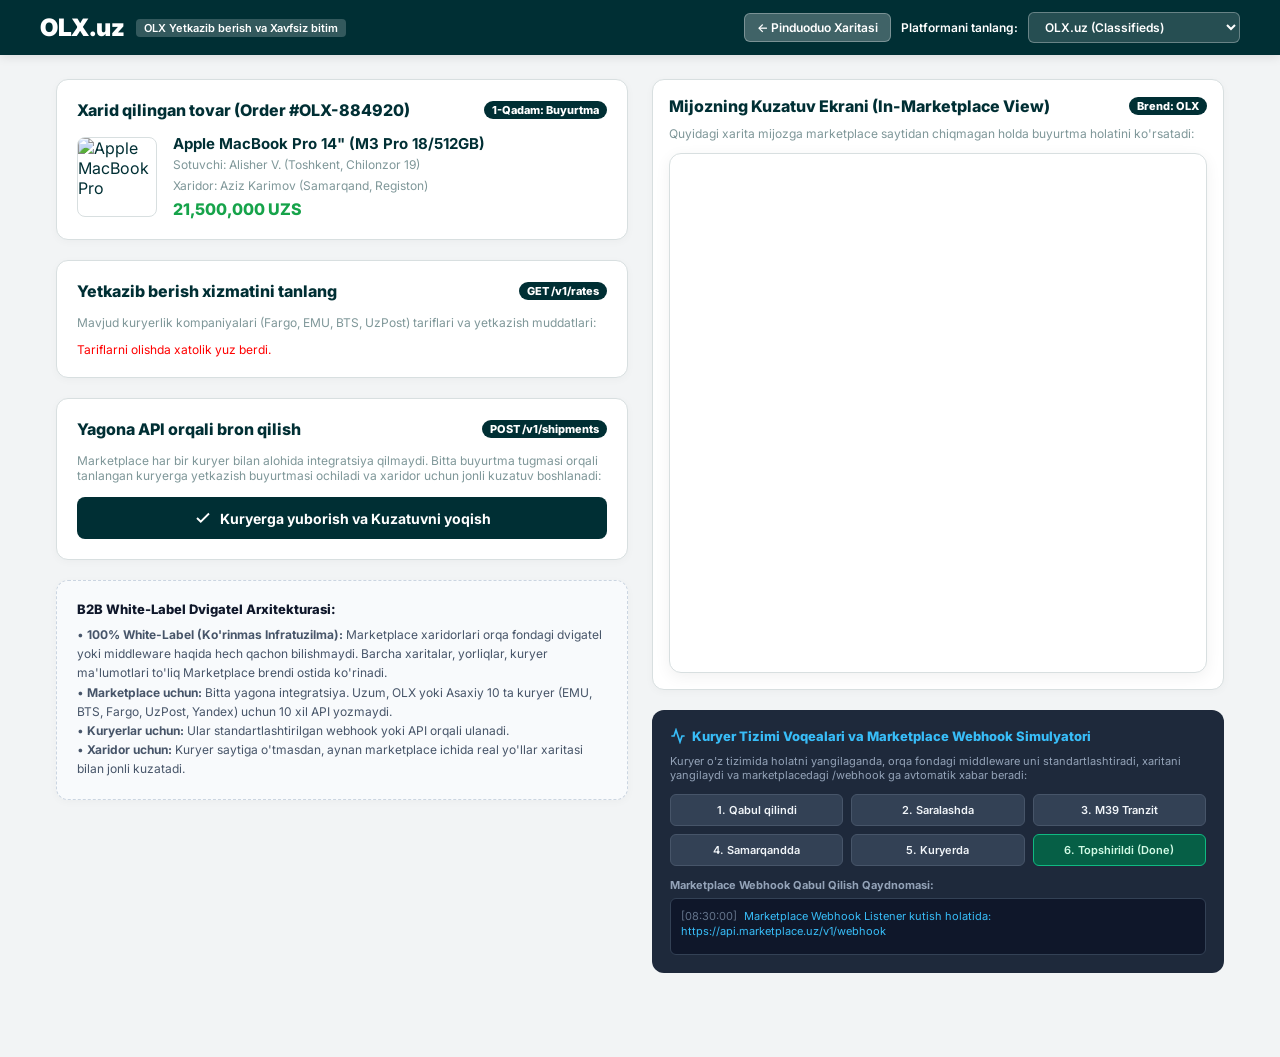
==== public/marketplace-demo.html @ 6543861f "seamless integration" ====
<!DOCTYPE html>
<html lang="uz">
<head>
  <meta charset="UTF-8">
  <meta name="viewport" content="width=device-width, initial-scale=1.0">
  <title>Marketplace Integration Demo - Multi-Carrier Shipping & Live Tracking</title>
  
  <link rel="preconnect" href="https://fonts.googleapis.com">
  <link rel="preconnect" href="https://fonts.gstatic.com" crossorigin>
  <link href="https://fonts.googleapis.com/css2?family=Inter:wght@400;500;600;700;800;900&display=swap" rel="stylesheet">
  
  <style>
    :root {
      --mp-primary: #002f34;      /* Default: OLX Teal */
      --mp-accent: #23e5db;
      --mp-bg: #f2f4f5;
      --mp-card-bg: #ffffff;
      --mp-text-main: #002f34;
      --mp-text-muted: #7f9799;
      --mp-border: #d8dfe0;
      --radius: 12px;
    }

    body[data-marketplace="uzum"] {
      --mp-primary: #7000ff;
      --mp-accent: #ff0055;
      --mp-bg: #f8f6fb;
      --mp-text-main: #1f1b2e;
      --mp-text-muted: #8b8899;
      --mp-border: #e9e5f3;
    }

    body[data-marketplace="asaxiy"] {
      --mp-primary: #0066ff;
      --mp-accent: #ff6b00;
      --mp-bg: #f4f7fb;
      --mp-text-main: #111e38;
      --mp-text-muted: #74829c;
      --mp-border: #dbe4f0;
    }

    body[data-marketplace="zoodmall"] {
      --mp-primary: #ff6b00;
      --mp-accent: #16a34a;
      --mp-bg: #fffaf5;
      --mp-text-main: #2b180a;
      --mp-text-muted: #9c8270;
      --mp-border: #f5e4d5;
    }

    * {
      box-sizing: border-box;
      margin: 0;
      padding: 0;
      font-family: 'Inter', -apple-system, sans-serif;
    }

    body {
      background: var(--mp-bg);
      color: var(--mp-text-main);
      padding-bottom: 60px;
    }

    /* Marketplace Navigation Header */
    .mp-header {
      background: var(--mp-primary);
      color: #ffffff;
      padding: 12px 24px;
      position: sticky;
      top: 0;
      z-index: 1000;
      box-shadow: 0 2px 10px rgba(0,0,0,0.1);
    }

    .mp-header-inner {
      max-width: 1200px;
      margin: 0 auto;
      display: flex;
      align-items: center;
      justify-content: space-between;
      gap: 16px;
    }

    .mp-logo-block {
      display: flex;
      align-items: center;
      gap: 12px;
    }

    .mp-logo {
      font-size: 24px;
      font-weight: 900;
      letter-spacing: -0.5px;
    }

    .mp-tagline {
      font-size: 11px;
      background: rgba(255,255,255,0.2);
      padding: 2px 8px;
      border-radius: 4px;
      font-weight: 600;
    }

    .mp-controls {
      display: flex;
      align-items: center;
      gap: 10px;
    }

    .mp-select {
      background: rgba(255,255,255,0.15);
      border: 1px solid rgba(255,255,255,0.3);
      color: white;
      padding: 6px 12px;
      border-radius: 6px;
      font-size: 12px;
      font-weight: 600;
      outline: none;
      cursor: pointer;
    }
    .mp-select option {
      color: #111827;
      background: #ffffff;
    }

    /* Main Container Grid */
    .demo-container {
      max-width: 1200px;
      margin: 24px auto;
      padding: 0 16px;
      display: grid;
      grid-template-columns: 1fr 1fr;
      gap: 24px;
    }

    @media (max-width: 900px) {
      .demo-container {
        grid-template-columns: 1fr;
      }
    }

    /* Left Column: Order Flow & Engine Orchestration */
    .flow-column {
      display: flex;
      flex-direction: column;
      gap: 20px;
    }

    .card {
      background: var(--mp-card-bg);
      border: 1px solid var(--mp-border);
      border-radius: var(--radius);
      padding: 20px;
      box-shadow: 0 2px 8px rgba(0,0,0,0.03);
    }

    .card-title {
      font-size: 16px;
      font-weight: 800;
      margin-bottom: 14px;
      display: flex;
      align-items: center;
      justify-content: space-between;
    }

    .badge-step {
      font-size: 11px;
      font-weight: 800;
      background: var(--mp-primary);
      color: white;
      padding: 2px 8px;
      border-radius: 12px;
    }

    /* Product Item Card */
    .product-row {
      display: flex;
      gap: 16px;
      align-items: center;
    }

    .product-img {
      width: 80px;
      height: 80px;
      border-radius: 8px;
      object-fit: cover;
      border: 1px solid var(--mp-border);
    }

    .product-info h3 {
      font-size: 15px;
      font-weight: 700;
      margin-bottom: 4px;
    }
    .product-info p {
      font-size: 12px;
      color: var(--mp-text-muted);
      margin-bottom: 6px;
    }
    .product-price {
      font-size: 16px;
      font-weight: 800;
      color: #16a34a;
    }

    /* Multi-Carrier Rate Cards */
    .rates-list {
      display: flex;
      flex-direction: column;
      gap: 10px;
    }

    .rate-card {
      border: 1.5px solid var(--mp-border);
      border-radius: 8px;
      padding: 12px 14px;
      display: flex;
      align-items: center;
      justify-content: space-between;
      cursor: pointer;
      transition: all 0.15s ease;
      background: #fafbfc;
    }

    .rate-card:hover {
      border-color: var(--mp-primary);
      background: #ffffff;
    }

    .rate-card.selected {
      border-color: var(--mp-primary);
      background: #ffffff;
      box-shadow: 0 0 0 2px var(--mp-primary);
    }

    .rate-carrier-info {
      display: flex;
      align-items: center;
      gap: 10px;
    }

    .rate-radio {
      accent-color: var(--mp-primary);
      width: 16px;
      height: 16px;
    }

    .rate-name {
      font-size: 13px;
      font-weight: 700;
      color: var(--mp-text-main);
    }
    .rate-service {
      font-size: 11px;
      color: var(--mp-text-muted);
    }

    .rate-price-tag {
      text-align: right;
    }
    .rate-amount {
      font-size: 14px;
      font-weight: 800;
      color: var(--mp-text-main);
    }
    .rate-eta {
      font-size: 11px;
      color: #16a34a;
      font-weight: 600;
    }

    .rate-badge {
      font-size: 9px;
      font-weight: 800;
      background: #e0f2fe;
      color: #0369a1;
      padding: 2px 6px;
      border-radius: 4px;
      margin-left: 6px;
    }

    /* Book Button */
    .btn-book {
      width: 100%;
      background: var(--mp-primary);
      color: white;
      border: none;
      padding: 12px;
      border-radius: 8px;
      font-size: 14px;
      font-weight: 700;
      cursor: pointer;
      display: flex;
      align-items: center;
      justify-content: center;
      gap: 8px;
      transition: opacity 0.2s;
    }

    .btn-book:hover {
      opacity: 0.92;
    }

    /* Right Column: Live Tracking & Webhook Console */
    .tracking-column {
      display: flex;
      flex-direction: column;
      gap: 20px;
    }

    /* Embedded Widget Preview */
    .widget-container {
      width: 100%;
      min-height: 520px;
      border-radius: var(--radius);
      overflow: hidden;
      border: 1px solid var(--mp-border);
      box-shadow: 0 4px 16px rgba(0,0,0,0.06);
      background: white;
    }

    /* Courier Event Simulator Panel */
    .simulator-card {
      background: #1e293b;
      color: #f8fafc;
      border-radius: var(--radius);
      padding: 18px;
    }

    .sim-header {
      font-size: 13px;
      font-weight: 800;
      color: #38bdf8;
      margin-bottom: 10px;
      display: flex;
      align-items: center;
      gap: 6px;
    }

    .sim-buttons {
      display: grid;
      grid-template-columns: repeat(3, 1fr);
      gap: 8px;
      margin-bottom: 12px;
    }

    .sim-btn {
      background: #334155;
      color: #f1f5f9;
      border: 1px solid #475569;
      padding: 8px;
      border-radius: 6px;
      font-size: 11px;
      font-weight: 600;
      cursor: pointer;
      text-align: center;
      transition: all 0.15s;
    }
    .sim-btn:hover {
      background: #475569;
      border-color: #38bdf8;
    }

    .sim-btn.delivered {
      background: #065f46;
      border-color: #10b981;
      color: #d1fae5;
    }

    /* Webhook Logs Terminal */
    .webhook-terminal {
      background: #0f172a;
      border: 1px solid #334155;
      border-radius: 6px;
      padding: 10px;
      font-family: monospace;
      font-size: 11px;
      color: #94a3b8;
      max-height: 140px;
      overflow-y: auto;
      line-height: 1.4;
    }

    .webhook-log-line {
      margin-bottom: 4px;
    }
    .log-success { color: #4ade80; }
    .log-info { color: #38bdf8; }
    .log-time { color: #64748b; margin-right: 4px; }
  </style>
  
  <!-- UzTrack Universal Embeddable Web Component -->
  <script src="/widget.js"></script>
</head>
<body data-marketplace="olx">

  <!-- Marketplace Header -->
  <header class="mp-header">
    <div class="mp-header-inner">
      <div class="mp-logo-block">
        <div id="marketplace-name" class="mp-logo">OLX.uz</div>
        <div id="mp-tagline" class="mp-tagline">OLX Yetkazib berish va Xavfsiz bitim</div>
      </div>

      <div class="mp-controls">
        <a href="/" class="mp-select" style="text-decoration: none; display: inline-flex; align-items: center; gap: 4px; background: rgba(255,255,255,0.25);">
          <span>← Pinduoduo Xaritasi</span>
        </a>
        <label style="font-size: 12px; font-weight: 600;">Platformani tanlang:</label>
        <select id="marketplace-switcher" class="mp-select">
          <option value="olx">OLX.uz (Classifieds)</option>
          <option value="uzum">Uzum Market (E-Commerce)</option>
          <option value="asaxiy">Asaxiy.uz (Marketplace)</option>
          <option value="zoodmall">Zoodmall (Cross-Border)</option>
        </select>
      </div>
    </div>
  </header>

  <main class="demo-container">

    <!-- Left Column: Checkout & One-API Courier Selection -->
    <div class="flow-column">
      
      <!-- Card 1: Order Details -->
      <div class="card">
        <div class="card-title">
          <span id="order-card-title">Xarid qilingan tovar (Order #OLX-884920)</span>
          <span class="badge-step">1-Qadam: Buyurtma</span>
        </div>
        <div class="product-row">
          <img id="product-card-img" src="https://images.unsplash.com/photo-1517336714731-489689fd1ca8?auto=format&fit=crop&w=240&q=80" alt="Apple MacBook Pro" class="product-img">
          <div class="product-info">
            <h3 id="product-card-title">Apple MacBook Pro 14" (M3 Pro 18/512GB)</h3>
            <p id="product-card-seller">Sotuvchi: Alisher V. (Toshkent, Chilonzor 19)</p>
            <p id="product-card-buyer">Xaridor: Aziz Karimov (Samarqand, Registon)</p>
            <div id="product-card-price" class="product-price">21,500,000 UZS</div>
          </div>
        </div>
      </div>

      <!-- Card 2: Multi-Carrier Rate Comparison (GET /v1/rates) -->
      <div class="card">
        <div class="card-title">
          <span>Yetkazib berish xizmatini tanlang</span>
          <span class="badge-step">GET /v1/rates</span>
        </div>
        <p style="font-size: 12px; color: var(--mp-text-muted); margin-bottom: 12px;">
          Mavjud kuryerlik kompaniyalari (Fargo, EMU, BTS, UzPost) tariflari va yetkazish muddatlari:
        </p>
        <div class="rates-list" id="rates-container">
          <!-- Dynamically populated from GET /v1/rates -->
          <div style="font-size: 12px; color: #64748b;">Tariflar yuklanmoqda...</div>
        </div>
      </div>

      <!-- Card 3: One-Click Booking (POST /v1/shipments) -->
      <div class="card">
        <div class="card-title">
          <span>Yagona API orqali bron qilish</span>
          <span class="badge-step">POST /v1/shipments</span>
        </div>
        <p style="font-size: 12px; color: var(--mp-text-muted); margin-bottom: 14px;">
          Marketplace har bir kuryer bilan alohida integratsiya qilmaydi. Bitta buyurtma tugmasi orqali tanlangan kuryerga yetkazish buyurtmasi ochiladi va xaridor uchun jonli kuzatuv boshlanadi:
        </p>
        <button id="btn-book-shipment" class="btn-book">
          <svg width="18" height="18" viewBox="0 0 24 24" fill="none" stroke="currentColor" stroke-width="2.5">
            <polyline points="20 6 9 17 4 12"></polyline>
          </svg>
          <span id="btn-book-text">Kuryerga yuborish va Kuzatuvni yoqish</span>
        </button>
      </div>

      <!-- Card 4: Architecture Explanation -->
      <div class="card" style="background: #f8fafc; border-style: dashed; border-color: #cbd5e1;">
        <h4 style="font-size: 13px; font-weight: 800; margin-bottom: 8px; color: #0f172a;">B2B White-Label Dvigatel Arxitekturasi:</h4>
        <p style="font-size: 12px; color: #475569; line-height: 1.6;">
          • <strong>100% White-Label (Ko'rinmas Infratuzilma):</strong> Marketplace xaridorlari orqa fondagi dvigatel yoki middleware haqida hech qachon bilishmaydi. Barcha xaritalar, yorliqlar, kuryer ma'lumotlari to'liq Marketplace brendi ostida ko'rinadi.<br>
          • <strong>Marketplace uchun:</strong> Bitta yagona integratsiya. Uzum, OLX yoki Asaxiy 10 ta kuryer (EMU, BTS, Fargo, UzPost, Yandex) uchun 10 xil API yozmaydi.<br>
          • <strong>Kuryerlar uchun:</strong> Ular standartlashtirilgan webhook yoki API orqali ulanadi.<br>
          • <strong>Xaridor uchun:</strong> Kuryer saytiga o'tmasdan, aynan marketplace ichida real yo'llar xaritasi bilan jonli kuzatadi.
        </p>
      </div>

    </div>

    <!-- Right Column: In-Marketplace Live Tracking & Realtime Webhooks -->
    <div class="tracking-column">
      
      <!-- Live Customer Tracking View inside Marketplace -->
      <div class="card" style="padding: 16px;">
        <div class="card-title" style="margin-bottom: 10px;">
          <span>Mijozning Kuzatuv Ekrani (In-Marketplace View)</span>
          <span id="active-brand-tag" class="badge-step">Brend: OLX</span>
        </div>
        <p style="font-size: 12px; color: var(--mp-text-muted); margin-bottom: 12px;">
          Quyidagi xarita mijozga marketplace saytidan chiqmagan holda buyurtma holatini ko'rsatadi:
        </p>
        
        <!-- Embed Container with <uz-tracking-view> Web Component -->
        <div id="embed-wrapper" class="widget-container">
          <uz-tracking-view id="uz-tracker" tracking-code="UZ88492011223" brand="olx" height="520px"></uz-tracking-view>
        </div>
      </div>

      <!-- Interactive Courier Event Simulator & Marketplace Webhook Receiver -->
      <div class="simulator-card">
        <div class="sim-header">
          <svg width="16" height="16" viewBox="0 0 24 24" fill="none" stroke="currentColor" stroke-width="2.5"><polyline points="22 12 18 12 15 21 9 3 6 12 2 12"></polyline></svg>
          <span>Kuryer Tizimi Voqealari va Marketplace Webhook Simulyatori</span>
        </div>
        <p style="font-size: 11px; color: #94a3b8; margin-bottom: 12px;">
          Kuryer o'z tizimida holatni yangilaganda, orqa fondagi middleware uni standartlashtiradi, xaritani yangilaydi va marketplacedagi <code>/webhook</code> ga avtomatik xabar beradi:
        </p>

        <div class="sim-buttons">
          <button class="sim-btn" onclick="sendCourierWebhook('picked_up', 'Kuryer jo\'natmani sotuvchidan qabul qildi')">1. Qabul qilindi</button>
          <button class="sim-btn" onclick="sendCourierWebhook('hub_in', 'Sergeli saralash markaziga yetib keldi')">2. Saralashda</button>
          <button class="sim-btn" onclick="sendCourierWebhook('in_transit', 'Jizzax orqali M39 tranzitida')">3. M39 Tranzit</button>
          <button class="sim-btn" onclick="sendCourierWebhook('dest_hub', 'Samarqand markaziy qabul markaziga yetdi')">4. Samarqandda</button>
          <button class="sim-btn" onclick="sendCourierWebhook('out_for_delivery', 'Kuryer xaridor tomon yo\'lga chiqdi')">5. Kuryerda</button>
          <button class="sim-btn delivered" onclick="sendCourierWebhook('delivered', 'Buyurtma xaridorga muvaffaqiyatli topshirildi!')">6. Topshirildi (Done)</button>
        </div>

        <div style="font-size: 11px; font-weight: 700; color: #94a3b8; margin-bottom: 6px;">Marketplace Webhook Qabul Qilish Qaydnomasi:</div>
        <div id="webhook-terminal" class="webhook-terminal">
          <div class="webhook-log-line log-info"><span class="log-time">[08:30:00]</span> Marketplace Webhook Listener kutish holatida: https://api.marketplace.uz/v1/webhook</div>
        </div>
      </div>

    </div>

  </main>

  <script>
    let currentBrand = 'olx';
    let selectedCarrier = 'fargo';
    let activeTrackingCode = 'UZ88492011223';

    // Platform Specific Product Catalogs with Real Purchased Prices
    const platformCatalog = {
      olx: {
        order_no: 'OLX-884920',
        tracking_code: 'UZ88492011223',
        title: 'Apple MacBook Pro 14" (M3 Pro 18/512GB)',
        price: 21500000,
        price_display: '21,500,000 UZS',
        image: 'https://images.unsplash.com/photo-1517336714731-489689fd1ca8?auto=format&fit=crop&w=240&q=80',
        seller: 'Alisher V. (Toshkent, Chilonzor 19)',
        buyer: 'Aziz Karimov (Samarqand, Registon)',
        payment_status: "To'langan (Click / Payme)"
      },
      uzum: {
        order_no: 'UZUM-984210',
        tracking_code: 'UZ77019283401',
        title: 'Nike Air Max 270 Sport Sneakers',
        price: 1450000,
        price_display: '1,450,000 UZS',
        image: 'https://images.unsplash.com/photo-1542291026-7eec264c27ff?auto=format&fit=crop&w=240&q=80',
        seller: 'Nike Official Store Tashkent',
        buyer: 'Sardor Rahimov (Samarqand, Registon Hub)',
        payment_status: "To'langan (Uzum Pay)"
      },
      asaxiy: {
        order_no: 'ASAXIY-409182',
        tracking_code: 'UZ55409182001',
        title: 'Samsung Galaxy S24 Ultra 12/512GB Titanium',
        price: 14800000,
        price_display: '14,800,000 UZS',
        image: 'https://images.unsplash.com/photo-1610945415295-d9bbf067e59c?auto=format&fit=crop&w=240&q=80',
        seller: 'Asaxiy Official Tech Store',
        buyer: 'Jamshid Olimov (Buxoro markaz)',
        payment_status: "To'langan (Asaxiy Nasiya)"
      },
      zoodmall: {
        order_no: 'ZOOD-772109',
        tracking_code: 'UZ66772109001',
        title: 'Sony WH-1000XM5 Wireless Headphones',
        price: 4200000,
        price_display: '4,200,000 UZS',
        image: 'https://images.unsplash.com/photo-1505740420928-5e560c06d30e?auto=format&fit=crop&w=240&q=80',
        seller: 'Global Cross-Border Hub',
        buyer: 'Malika Yusupova (Toshkent, Mirobod)',
        payment_status: "To'langan (ZoodPay)"
      }
    };

    // 1. Fetch live multi-carrier quotes via GET /v1/rates
    async function loadRates() {
      const container = document.getElementById('rates-container');
      try {
        const res = await fetch('/v1/rates?origin=Toshkent&destination=Samarqand&weight_kg=2.0');
        const data = await res.json();
        
        container.innerHTML = data.rates.map((r, idx) => `
          <div class="rate-card ${r.carrier_code === selectedCarrier ? 'selected' : ''}" onclick="selectCarrier('${r.carrier_code}')">
            <div class="rate-carrier-info">
              <input type="radio" name="courier_choice" class="rate-radio" ${r.carrier_code === selectedCarrier ? 'checked' : ''}>
              <div>
                <div class="rate-name">
                  ${r.carrier_name}
                  ${r.badge ? `<span class="rate-badge">${r.badge}</span>` : ''}
                </div>
                <div class="rate-service">${r.service_name} • ${r.features[0]}</div>
              </div>
            </div>
            <div class="rate-price-tag">
              <div class="rate-amount">${r.price_uzs.toLocaleString()} UZS</div>
              <div class="rate-eta">${r.estimated_days}</div>
            </div>
          </div>
        `).join('');
      } catch (e) {
        container.innerHTML = '<div style="color:red; font-size:12px;">Tariflarni olishda xatolik yuz berdi.</div>';
      }
    }

    function selectCarrier(carrierCode) {
      selectedCarrier = carrierCode;
      loadRates();
    }

    // 2. Book shipment via POST /v1/shipments with Real Item & Purchased Price
    document.getElementById('btn-book-shipment').addEventListener('click', async () => {
      const btn = document.getElementById('btn-book-shipment');
      const text = document.getElementById('btn-book-text');
      btn.disabled = true;
      text.innerText = 'Bron qilinmoqda...';

      try {
        const curProd = platformCatalog[currentBrand];
        const newOrderNum = `${currentBrand.toUpperCase()}-${Math.floor(100000 + Math.random() * 900000)}`;
        const payload = {
          external_order_no: newOrderNum,
          carrier_code: selectedCarrier,
          marketplace_id: currentBrand,
          sender_city: "Toshkent",
          recipient_city: "Samarqand",
          recipient_address: "Samarqand shahar, Registon 14",
          item: {
            title: curProd.title,
            price: curProd.price,
            currency: "UZS",
            image_url: curProd.image,
            payment_status: curProd.payment_status,
            seller: curProd.seller,
            buyer: curProd.buyer
          }
        };

        const res = await fetch('/v1/shipments', {
          method: 'POST',
          headers: { 'Content-Type': 'application/json' },
          body: JSON.stringify(payload)
        });

        const data = await res.json();
        if (data.success) {
          activeTrackingCode = data.tracking_code;
          document.getElementById('order-card-title').innerText = `Xarid qilingan tovar (Order #${newOrderNum})`;
          logWebhook(`[SUCCESS] Yangi jo'natma bron qilindi! Kod: ${activeTrackingCode} (${data.carrier.name}) - Tovar: "${curProd.title}" (${curProd.price_display})`, 'log-success');
          
          // Re-render embed widget inside marketplace
          updateWidget();
          text.innerText = `Bron qilindi: ${activeTrackingCode}`;
        }
      } catch (e) {
        alert('Xatolik yuz berdi: ' + e);
        text.innerText = 'Qayta urinish';
      } finally {
        btn.disabled = false;
      }
    });

    // 3. Update <uz-tracking-view>
    function updateWidget() {
      const wrapper = document.getElementById('embed-wrapper');
      wrapper.innerHTML = `
        <uz-tracking-view 
          id="uz-tracker"
          tracking-code="${activeTrackingCode}" 
          brand="${currentBrand}" 
          height="520px">
        </uz-tracking-view>
      `;
    }

    // 4. Send Simulated Courier Webhook to Engine
    async function sendCourierWebhook(status, note) {
      logWebhook(`[KURYER CHEKPOINTI] Kuryer tizimi status yubordi: "${status}" -> ${note}`, 'log-info');

      try {
        const payload = {
          tracking_code: activeTrackingCode,
          raw_status: status,
          note: note
        };

        const res = await fetch(`/v1/carriers/${selectedCarrier}/webhook`, {
          method: 'POST',
          headers: { 'Content-Type': 'application/json' },
          body: JSON.stringify(payload)
        });

        const data = await res.json();
        if (data.success) {
          const wp = data.dispatched_to_marketplace_webhook;
          logWebhook(`[DISPATCH -> MARKETPLACE WEBHOOK] Webhook yetkazildi: event=${wp.event}, status=${wp.standardized_status}`, 'log-success');
          // Reload iframe view
          updateWidget();
        }
      } catch (e) {
        logWebhook(`[ERROR] Webhook xatoligi: ${e}`, 'log-info');
      }
    }

    function logWebhook(msg, cls) {
      const term = document.getElementById('webhook-terminal');
      const time = new Date().toTimeString().split(' ')[0];
      const div = document.createElement('div');
      div.className = `webhook-log-line ${cls || ''}`;
      div.innerHTML = `<span class="log-time">[${time}]</span> ${msg}`;
      term.prepend(div);
    }

    // 5. Marketplace Switcher
    const mpSelect = document.getElementById('marketplace-switcher');
    mpSelect.addEventListener('change', (e) => {
      applyPlatform(e.target.value);
    });

    function applyPlatform(brand) {
      currentBrand = brand;
      document.body.setAttribute('data-marketplace', currentBrand);
      
      const names = {
        'olx': 'OLX.uz',
        'uzum': 'Uzum Market',
        'asaxiy': 'Asaxiy.uz',
        'zoodmall': 'Zoodmall'
      };
      const taglines = {
        'olx': 'OLX Yetkazib berish va Xavfsiz bitim',
        'uzum': 'Uzum 1 kunda yetkazib berish xizmati',
        'asaxiy': 'Asaxiy Tezkor yetkazish',
        'zoodmall': 'Zoodmall Xalqaro kuryerlik yetkazish'
      };

      document.getElementById('marketplace-name').innerText = names[currentBrand] || currentBrand.toUpperCase();
      document.getElementById('active-brand-tag').innerText = `Brend: ${names[currentBrand]}`;
      const taglineEl = document.getElementById('mp-tagline');
      if (taglineEl) taglineEl.innerText = taglines[currentBrand] || 'Xavfsiz yetkazib berish xizmati';

      const prod = platformCatalog[currentBrand];
      if (prod) {
        document.getElementById('order-card-title').innerText = `Xarid qilingan tovar (Order #${prod.order_no})`;
        document.getElementById('product-card-img').src = prod.image;
        document.getElementById('product-card-title').innerText = prod.title;
        document.getElementById('product-card-seller').innerText = `Sotuvchi: ${prod.seller}`;
        document.getElementById('product-card-buyer').innerText = `Xaridor: ${prod.buyer}`;
        document.getElementById('product-card-price').innerText = prod.price_display;
        activeTrackingCode = prod.tracking_code;
      }

      updateWidget();
      logWebhook(`[MARKETPLACE] Brend o'zgartirildi: ${names[currentBrand]} (Order: #${prod ? prod.order_no : ''})`, 'log-info');
    }

    // Initialize
    loadRates();
  </script>
</body>
</html>
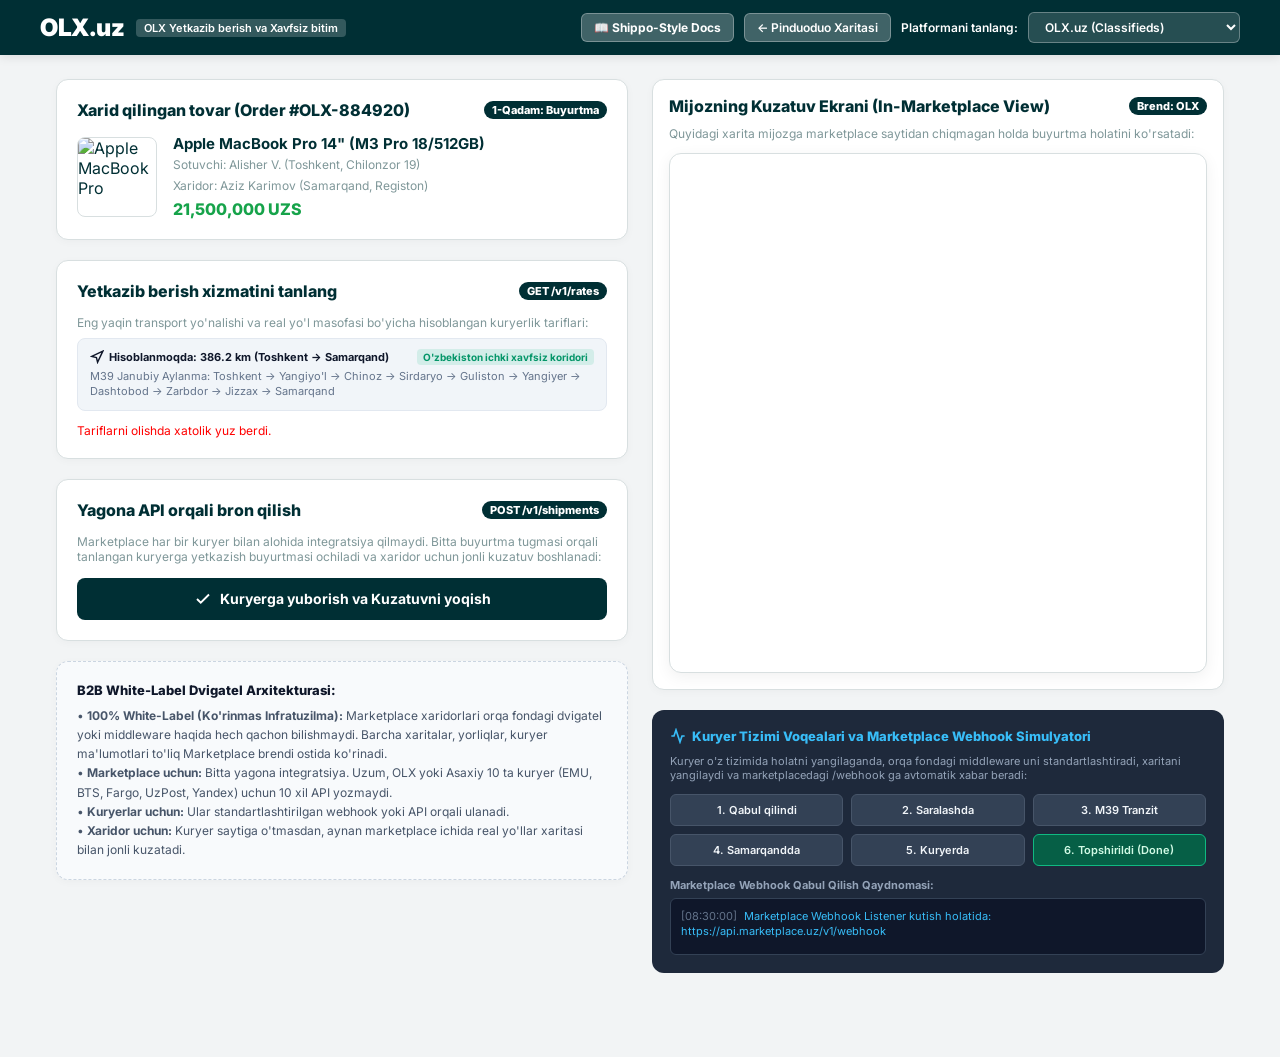
==== commit 83c8f99f: "documentation is added" ====
--- a/public/marketplace-demo.html
+++ b/public/marketplace-demo.html
@@ -403,6 +403,9 @@
       </div>
 
       <div class="mp-controls">
+        <a href="/docs.html" target="_blank" class="mp-select" style="text-decoration: none; display: inline-flex; align-items: center; gap: 4px; background: rgba(255,255,255,0.25); font-weight: 700;">
+          <span>📖 Shippo-Style Docs</span>
+        </a>
         <a href="/" class="mp-select" style="text-decoration: none; display: inline-flex; align-items: center; gap: 4px; background: rgba(255,255,255,0.25);">
           <span>← Pinduoduo Xaritasi</span>
         </a>
@@ -445,9 +448,24 @@
           <span>Yetkazib berish xizmatini tanlang</span>
           <span class="badge-step">GET /v1/rates</span>
         </div>
-        <p style="font-size: 12px; color: var(--mp-text-muted); margin-bottom: 12px;">
-          Mavjud kuryerlik kompaniyalari (Fargo, EMU, BTS, UzPost) tariflari va yetkazish muddatlari:
+        <p style="font-size: 12px; color: var(--mp-text-muted); margin-bottom: 8px;">
+          Eng yaqin transport yo'nalishi va real yo'l masofasi bo'yicha hisoblangan kuryerlik tariflari:
         </p>
+
+        <!-- Dynamic Calculated Route & Distance Banner -->
+        <div id="route-calc-banner" style="background: #f1f5f9; border-radius: 8px; padding: 10px 12px; margin-bottom: 12px; display: flex; flex-direction: column; gap: 4px; border: 1px solid #e2e8f0;">
+          <div style="display: flex; align-items: center; justify-content: space-between; font-size: 11px;">
+            <span style="font-weight: 700; color: #0f172a; display: flex; align-items: center; gap: 5px;">
+              <svg width="14" height="14" viewBox="0 0 24 24" fill="none" stroke="currentColor" stroke-width="2.5"><polygon points="3 11 22 2 13 21 11 13 3 11"></polygon></svg>
+              <span id="route-calc-distance">Hisoblanmoqda: 386.2 km (Toshkent → Samarqand)</span>
+            </span>
+            <span id="route-calc-badge" style="background: #10b98122; color: #059669; font-weight: 700; padding: 2px 6px; border-radius: 4px; font-size: 10px;">O'zbekiston ichki xavfsiz koridori</span>
+          </div>
+          <div id="route-calc-corridor" style="font-size: 11px; color: #64748b; line-height: 1.4;">
+            M39 Janubiy Aylanma: Toshkent → Yangiyo'l → Chinoz → Sirdaryo → Guliston → Yangiyer → Dashtobod → Zarbdor → Jizzax → Samarqand
+          </div>
+        </div>
+
         <div class="rates-list" id="rates-container">
           <!-- Dynamically populated from GET /v1/rates -->
           <div style="font-size: 12px; color: #64748b;">Tariflar yuklanmoqda...</div>
@@ -585,12 +603,31 @@
       }
     };
 
-    // 1. Fetch live multi-carrier quotes via GET /v1/rates
+    // 1. Fetch live multi-carrier quotes via GET /v1/rates (with real-time route calculation)
     async function loadRates() {
       const container = document.getElementById('rates-container');
+      const curProd = platformCatalog[currentBrand];
+      
+      // Determine origin and destination based on catalog item
+      let origin = "Toshkent";
+      let dest = "Samarqand";
+      if (currentBrand === 'asaxiy') dest = "Buxoro";
+      if (currentBrand === 'zoodmall') dest = "Toshkent";
+
       try {
-        const res = await fetch('/v1/rates?origin=Toshkent&destination=Samarqand&weight_kg=2.0');
+        const res = await fetch(`/v1/rates?origin=${encodeURIComponent(origin)}&destination=${encodeURIComponent(dest)}&weight_kg=2.0`);
         const data = await res.json();
+
+        // Update route calculation banner
+        if (data.route_calculation) {
+          const rc = data.route_calculation;
+          const distEl = document.getElementById('route-calc-distance');
+          const corrEl = document.getElementById('route-calc-corridor');
+          const badgeEl = document.getElementById('route-calc-badge');
+          if (distEl) distEl.innerText = `Eng yaqin yo'nalish: ${rc.distance_km} km (${origin} → ${dest}) • ~${rc.transit_hours} soat`;
+          if (corrEl) corrEl.innerHTML = `<strong>${rc.route_name}:</strong> ${rc.route_corridor}`;
+          if (badgeEl) badgeEl.innerText = rc.domestic_only ? "O'zbekiston ichki xavfsiz koridori" : "Xalqaro";
+        }
         
         container.innerHTML = data.rates.map((r, idx) => `
           <div class="rate-card ${r.carrier_code === selectedCarrier ? 'selected' : ''}" onclick="selectCarrier('${r.carrier_code}')">
@@ -601,12 +638,12 @@
                   ${r.carrier_name}
                   ${r.badge ? `<span class="rate-badge">${r.badge}</span>` : ''}
                 </div>
-                <div class="rate-service">${r.service_name} • ${r.features[0]}</div>
+                <div class="rate-service">${r.service_name} • ${r.features[3] || r.features[0]}</div>
               </div>
             </div>
             <div class="rate-price-tag">
               <div class="rate-amount">${r.price_uzs.toLocaleString()} UZS</div>
-              <div class="rate-eta">${r.estimated_days}</div>
+              <div class="rate-eta">${r.estimated_days} (~${r.estimated_hours || 6} soat)</div>
             </div>
           </div>
         `).join('');
